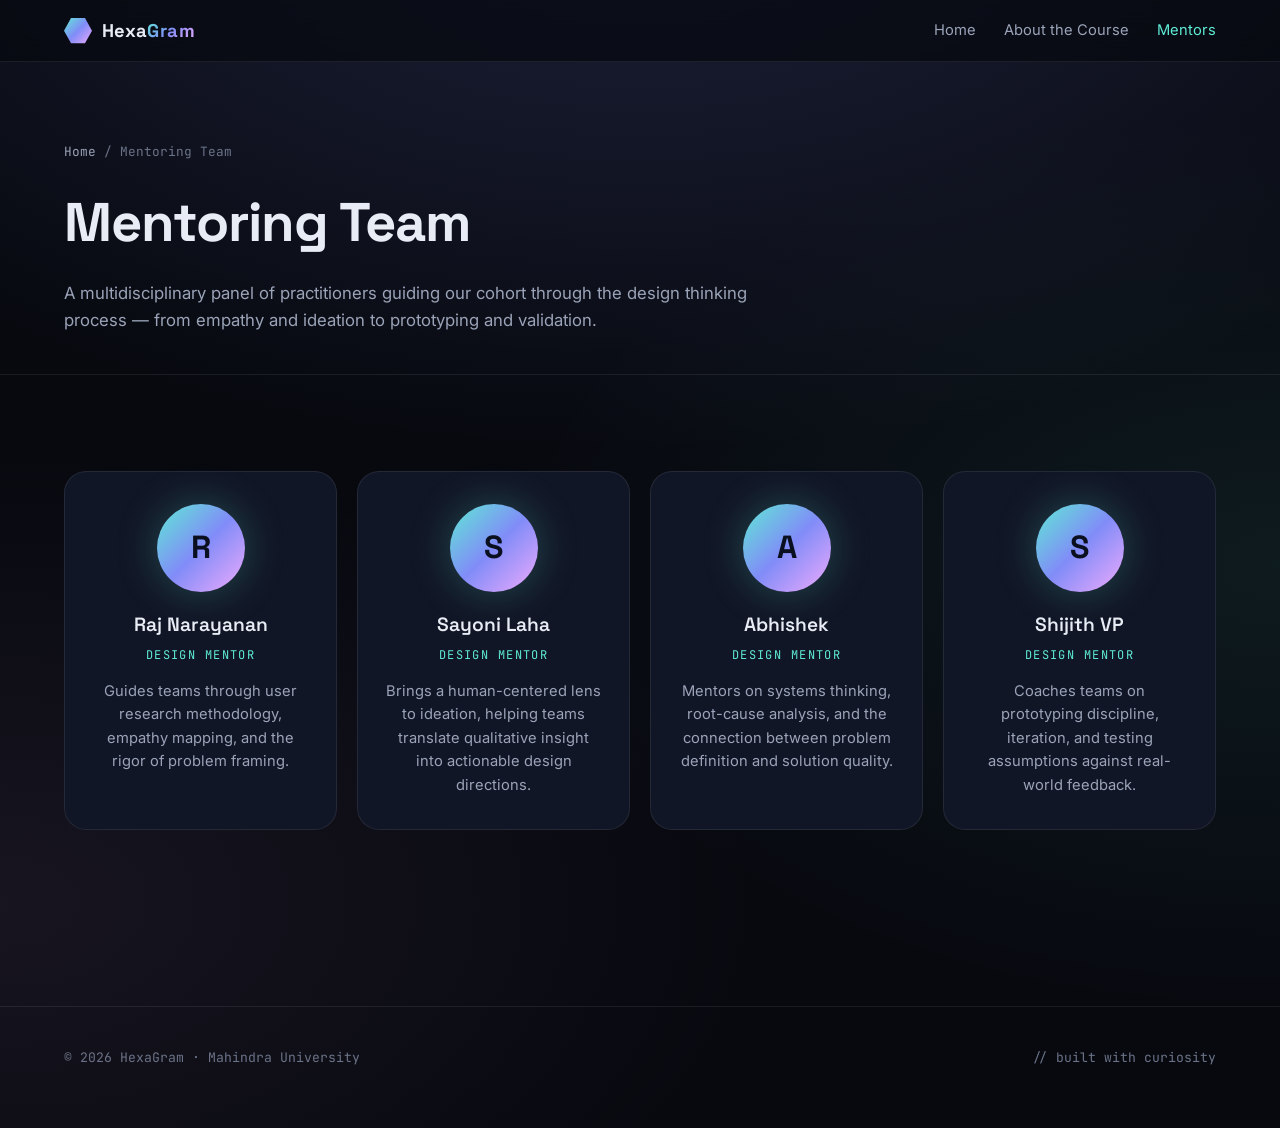
==== mentors.html @ b7a2eeb6 "Initial HexaGram upload" ====
<!DOCTYPE html>
<html lang="en">
<head>
  <meta charset="UTF-8" />
  <meta name="viewport" content="width=device-width, initial-scale=1.0" />
  <title>Mentors — HexaGram</title>
  <meta name="description" content="The mentors guiding HexaGram through the design thinking journey." />
  <link rel="preconnect" href="https://fonts.googleapis.com" />
  <link rel="preconnect" href="https://fonts.gstatic.com" crossorigin />
  <link href="https://fonts.googleapis.com/css2?family=Inter:wght@400;500;600;700&family=Space+Grotesk:wght@400;500;600;700&family=JetBrains+Mono:wght@400;500&display=swap" rel="stylesheet" />
  <link rel="stylesheet" href="styles.css" />
</head>
<body>
  <nav class="nav">
    <div class="nav-inner">
      <a href="index.html" class="brand">
        <span class="brand-mark"></span>
        <span class="brand-name">Hexa<span>Gram</span></span>
      </a>
      <div class="nav-links">
        <a href="index.html">Home</a>
        <a href="about.html">About the Course</a>
        <a href="mentors.html" class="active">Mentors</a>
      </div>
    </div>
  </nav>

  <header class="subpage-header">
    <div class="container">
      <div class="crumb"><a href="index.html">Home</a> / Mentoring Team</div>
      <h1 class="subpage-title">Mentoring Team</h1>
      <p class="subpage-desc">A multidisciplinary panel of practitioners guiding our cohort through the design thinking process — from empathy and ideation to prototyping and validation.</p>
    </div>
  </header>

  <section class="section">
    <div class="container">
      <div class="mentor-grid">
        <div class="mentor-card">
          <div class="mentor-avatar">R</div>
          <div class="mentor-name">Raj Narayanan</div>
          <div class="mentor-role">Design Mentor</div>
          <p class="mentor-bio">Guides teams through user research methodology, empathy mapping, and the rigor of problem framing.</p>
        </div>
        <div class="mentor-card">
          <div class="mentor-avatar">S</div>
          <div class="mentor-name">Sayoni Laha</div>
          <div class="mentor-role">Design Mentor</div>
          <p class="mentor-bio">Brings a human-centered lens to ideation, helping teams translate qualitative insight into actionable design directions.</p>
        </div>
        <div class="mentor-card">
          <div class="mentor-avatar">A</div>
          <div class="mentor-name">Abhishek</div>
          <div class="mentor-role">Design Mentor</div>
          <p class="mentor-bio">Mentors on systems thinking, root-cause analysis, and the connection between problem definition and solution quality.</p>
        </div>
        <div class="mentor-card">
          <div class="mentor-avatar">S</div>
          <div class="mentor-name">Shijith VP</div>
          <div class="mentor-role">Design Mentor</div>
          <p class="mentor-bio">Coaches teams on prototyping discipline, iteration, and testing assumptions against real-world feedback.</p>
        </div>
      </div>
    </div>
  </section>

  <footer class="footer">
    <div class="container footer-inner">
      <div>© 2026 HexaGram · Mahindra University</div>
      <div>// built with curiosity</div>
    </div>
  </footer>
</body>
</html>
---- styles.css ----
/* ============================================
   HexaGram — Tech-focused, sleek design system
   ============================================ */
:root {
  --bg: #07090f;
  --bg-elev: #0d111b;
  --bg-card: #111626;
  --surface: #161c2e;
  --border: rgba(255, 255, 255, 0.08);
  --border-strong: rgba(255, 255, 255, 0.16);
  --text: #e7ecf5;
  --text-dim: #9aa3b8;
  --text-faint: #6b7388;
  --accent: #5eead4;          /* teal */
  --accent-2: #818cf8;        /* indigo */
  --accent-3: #f0abfc;        /* fuchsia */
  --glow: 0 0 40px rgba(94, 234, 212, 0.25);
  --gradient: linear-gradient(135deg, #5eead4 0%, #818cf8 50%, #f0abfc 100%);
  --gradient-soft: linear-gradient(135deg, rgba(94,234,212,0.12), rgba(129,140,248,0.12), rgba(240,171,252,0.12));
  --radius: 14px;
  --radius-lg: 22px;
  --shadow: 0 30px 80px -30px rgba(0,0,0,0.7);
  --font-display: "Space Grotesk", "Inter", system-ui, sans-serif;
  --font-body: "Inter", system-ui, -apple-system, sans-serif;
  --font-mono: "JetBrains Mono", ui-monospace, "SF Mono", Menlo, monospace;
}

* { box-sizing: border-box; margin: 0; padding: 0; }

html { scroll-behavior: smooth; }

body {
  background: var(--bg);
  color: var(--text);
  font-family: var(--font-body);
  font-size: 16px;
  line-height: 1.6;
  min-height: 100vh;
  overflow-x: hidden;
  background-image:
    radial-gradient(ellipse 80% 50% at 50% -10%, rgba(129,140,248,0.18), transparent),
    radial-gradient(ellipse 60% 40% at 100% 50%, rgba(94,234,212,0.08), transparent),
    radial-gradient(ellipse 60% 40% at 0% 80%, rgba(240,171,252,0.07), transparent);
}

a { color: inherit; text-decoration: none; }
img { max-width: 100%; display: block; }

/* ---------- Layout ---------- */
.container { max-width: 1200px; margin: 0 auto; padding: 0 24px; }
.section { padding: 96px 0; }
.section-sm { padding: 56px 0; }

/* ---------- Nav ---------- */
.nav {
  position: sticky; top: 0; z-index: 50;
  backdrop-filter: blur(14px);
  background: rgba(7, 9, 15, 0.7);
  border-bottom: 1px solid var(--border);
}
.nav-inner {
  display: flex; align-items: center; justify-content: space-between;
  padding: 16px 24px; max-width: 1200px; margin: 0 auto;
}
.brand {
  display: flex; align-items: center; gap: 10px;
  font-family: var(--font-display);
  font-weight: 700; font-size: 1.15rem; letter-spacing: 0.02em;
}
.brand-mark {
  width: 28px; height: 28px;
  background: var(--gradient);
  clip-path: polygon(25% 5%, 75% 5%, 100% 50%, 75% 95%, 25% 95%, 0% 50%);
  box-shadow: var(--glow);
}
.brand-name span { background: var(--gradient); -webkit-background-clip: text; background-clip: text; color: transparent; }
.nav-links { display: flex; gap: 28px; }
.nav-links a {
  font-size: 0.92rem; color: var(--text-dim);
  transition: color 0.2s;
}
.nav-links a:hover, .nav-links a.active { color: var(--text); }
.nav-links a.active { color: var(--accent); }

/* ---------- Hero ---------- */
.hero {
  position: relative;
  padding: 140px 0 100px;
  text-align: center;
  overflow: hidden;
}
.hero::before {
  content: "";
  position: absolute; inset: 0;
  background-image:
    linear-gradient(rgba(255,255,255,0.03) 1px, transparent 1px),
    linear-gradient(90deg, rgba(255,255,255,0.03) 1px, transparent 1px);
  background-size: 60px 60px;
  mask-image: radial-gradient(ellipse 60% 50% at 50% 50%, black, transparent);
  pointer-events: none;
}
.eyebrow {
  display: inline-flex; align-items: center; gap: 8px;
  padding: 6px 14px;
  border: 1px solid var(--border-strong);
  border-radius: 999px;
  font-family: var(--font-mono);
  font-size: 0.78rem;
  color: var(--text-dim);
  background: rgba(255,255,255,0.02);
  margin-bottom: 24px;
}
.eyebrow .dot { width: 6px; height: 6px; border-radius: 50%; background: var(--accent); box-shadow: 0 0 12px var(--accent); }
.hero h1 {
  font-family: var(--font-display);
  font-size: clamp(2.5rem, 7vw, 5.5rem);
  font-weight: 700;
  line-height: 1.02;
  letter-spacing: -0.03em;
  margin-bottom: 22px;
}
.hero h1 .gradient { background: var(--gradient); -webkit-background-clip: text; background-clip: text; color: transparent; }
.hero p.lead {
  font-size: 1.15rem;
  color: var(--text-dim);
  max-width: 640px;
  margin: 0 auto 36px;
}
.hero-cta { display: inline-flex; gap: 14px; flex-wrap: wrap; justify-content: center; }

.btn {
  display: inline-flex; align-items: center; gap: 8px;
  padding: 12px 22px;
  border-radius: 999px;
  font-weight: 500; font-size: 0.95rem;
  border: 1px solid var(--border-strong);
  background: var(--surface);
  color: var(--text);
  cursor: pointer;
  transition: all 0.2s;
}
.btn:hover { border-color: var(--accent); transform: translateY(-1px); }
.btn-primary {
  background: var(--gradient);
  color: #0b1020;
  border-color: transparent;
  font-weight: 600;
}
.btn-primary:hover { box-shadow: var(--glow); }

/* ---------- Section heads ---------- */
.section-head { margin-bottom: 48px; text-align: center; }
.section-head h2 {
  font-family: var(--font-display);
  font-size: clamp(1.8rem, 3.5vw, 2.6rem);
  font-weight: 600; letter-spacing: -0.02em;
  margin-bottom: 12px;
}
.section-head p { color: var(--text-dim); max-width: 560px; margin: 0 auto; }
.section-head .tag {
  font-family: var(--font-mono);
  font-size: 0.78rem; color: var(--accent);
  text-transform: uppercase; letter-spacing: 0.15em;
  margin-bottom: 12px; display: block;
}

/* ---------- Category Grid ---------- */
.cat-grid {
  display: grid;
  grid-template-columns: repeat(auto-fill, minmax(260px, 1fr));
  gap: 18px;
}
.cat-card {
  position: relative;
  display: block;
  padding: 28px;
  background: var(--bg-card);
  border: 1px solid var(--border);
  border-radius: var(--radius-lg);
  transition: all 0.3s ease;
  overflow: hidden;
  min-height: 200px;
  display: flex; flex-direction: column; justify-content: space-between;
}
.cat-card::before {
  content: "";
  position: absolute; inset: 0;
  background: var(--gradient-soft);
  opacity: 0;
  transition: opacity 0.3s;
}
.cat-card:hover {
  border-color: var(--border-strong);
  transform: translateY(-4px);
  box-shadow: var(--shadow);
}
.cat-card:hover::before { opacity: 1; }
.cat-card > * { position: relative; z-index: 1; }
.cat-icon {
  width: 44px; height: 44px;
  border-radius: 12px;
  background: var(--surface);
  border: 1px solid var(--border-strong);
  display: flex; align-items: center; justify-content: center;
  font-size: 1.3rem;
  margin-bottom: 16px;
}
.cat-card h3 {
  font-family: var(--font-display);
  font-size: 1.2rem;
  font-weight: 600;
  letter-spacing: -0.01em;
  margin-bottom: 6px;
}
.cat-card p { color: var(--text-dim); font-size: 0.9rem; }
.cat-card .arrow {
  margin-top: 18px;
  font-family: var(--font-mono);
  font-size: 0.8rem;
  color: var(--accent);
  display: inline-flex; align-items: center; gap: 6px;
}
.cat-card .num {
  position: absolute; top: 22px; right: 24px;
  font-family: var(--font-mono);
  font-size: 0.75rem;
  color: var(--text-faint);
}

/* ---------- Team ---------- */
.team-grid {
  display: grid;
  grid-template-columns: repeat(auto-fill, minmax(220px, 1fr));
  gap: 16px;
}
.member-card {
  padding: 24px;
  background: var(--bg-card);
  border: 1px solid var(--border);
  border-radius: var(--radius);
  position: relative;
  transition: all 0.3s;
}
.member-card:hover { border-color: var(--accent); transform: translateY(-2px); }
.member-avatar {
  width: 56px; height: 56px; border-radius: 14px;
  background: var(--gradient);
  display: flex; align-items: center; justify-content: center;
  font-family: var(--font-display);
  font-weight: 700; font-size: 1.3rem;
  color: #0b1020;
  margin-bottom: 14px;
}
.member-name {
  font-family: var(--font-display);
  font-weight: 600; font-size: 1.05rem;
  display: flex; align-items: center; gap: 8px;
}
.member-role {
  font-family: var(--font-mono);
  font-size: 0.72rem;
  color: var(--accent);
  text-transform: uppercase; letter-spacing: 0.1em;
  margin: 4px 0 10px;
}
.member-id {
  font-family: var(--font-mono);
  font-size: 0.82rem;
  color: var(--text-dim);
}
.leader-badge {
  font-family: var(--font-mono); font-size: 0.6rem;
  background: var(--accent); color: #0b1020;
  padding: 2px 8px; border-radius: 999px;
  font-weight: 700; letter-spacing: 0.08em;
}

/* ---------- Mentors ---------- */
.mentor-grid {
  display: grid;
  grid-template-columns: repeat(auto-fill, minmax(260px, 1fr));
  gap: 20px;
}
.mentor-card {
  padding: 32px 28px;
  background: var(--bg-card);
  border: 1px solid var(--border);
  border-radius: var(--radius-lg);
  text-align: center;
  transition: all 0.3s;
}
.mentor-card:hover { transform: translateY(-4px); border-color: var(--border-strong); box-shadow: var(--shadow); }
.mentor-avatar {
  width: 88px; height: 88px;
  margin: 0 auto 18px;
  border-radius: 50%;
  background: var(--gradient);
  display: flex; align-items: center; justify-content: center;
  font-family: var(--font-display);
  font-size: 2rem; font-weight: 700;
  color: #0b1020;
  box-shadow: var(--glow);
}
.mentor-name { font-family: var(--font-display); font-size: 1.2rem; font-weight: 600; }
.mentor-role { font-family: var(--font-mono); font-size: 0.75rem; color: var(--accent); text-transform: uppercase; letter-spacing: 0.12em; margin: 6px 0 14px; }
.mentor-bio { color: var(--text-dim); font-size: 0.92rem; }

/* ---------- About / Prose ---------- */
.prose {
  max-width: 760px;
  margin: 0 auto;
}
.prose h2 {
  font-family: var(--font-display);
  font-size: 1.6rem;
  margin: 40px 0 16px;
  letter-spacing: -0.01em;
}
.prose h2:first-child { margin-top: 0; }
.prose p { color: var(--text-dim); margin-bottom: 16px; }
.prose ul { padding-left: 22px; margin-bottom: 16px; color: var(--text-dim); }
.prose li { margin-bottom: 8px; }
.prose strong { color: var(--text); }

.about-grid {
  display: grid;
  grid-template-columns: repeat(auto-fit, minmax(220px, 1fr));
  gap: 16px;
  margin-top: 32px;
}
.about-stat {
  padding: 24px;
  background: var(--bg-card);
  border: 1px solid var(--border);
  border-radius: var(--radius);
}
.about-stat .n {
  font-family: var(--font-display);
  font-size: 2rem; font-weight: 700;
  background: var(--gradient);
  -webkit-background-clip: text; background-clip: text; color: transparent;
}
.about-stat .l {
  font-family: var(--font-mono);
  font-size: 0.78rem;
  color: var(--text-dim);
  text-transform: uppercase; letter-spacing: 0.1em;
  margin-top: 4px;
}

/* ---------- Subpage (template) ---------- */
.subpage-header {
  padding: 80px 0 40px;
  border-bottom: 1px solid var(--border);
}
.crumb {
  font-family: var(--font-mono);
  font-size: 0.8rem;
  color: var(--text-faint);
  margin-bottom: 16px;
}
.crumb a { color: var(--text-dim); }
.crumb a:hover { color: var(--accent); }
.subpage-title {
  font-family: var(--font-display);
  font-size: clamp(2rem, 5vw, 3.4rem);
  font-weight: 700; letter-spacing: -0.02em;
  margin-bottom: 14px;
}
.subpage-desc { color: var(--text-dim); max-width: 720px; font-size: 1.05rem; }

.block { margin-bottom: 48px; }
.block h2 {
  font-family: var(--font-display);
  font-size: 1.5rem; font-weight: 600;
  margin-bottom: 16px;
  letter-spacing: -0.01em;
}
.block-text p { color: var(--text-dim); margin-bottom: 14px; }
.block-images {
  display: grid;
  grid-template-columns: repeat(auto-fill, minmax(280px, 1fr));
  gap: 14px;
}
.block-images img {
  width: 100%;
  border-radius: var(--radius);
  border: 1px solid var(--border);
  background: var(--bg-card);
}
.file-list { display: grid; gap: 10px; }
.file-item {
  display: flex; align-items: center; gap: 14px;
  padding: 14px 18px;
  background: var(--bg-card);
  border: 1px solid var(--border);
  border-radius: var(--radius);
  transition: all 0.2s;
}
.file-item:hover { border-color: var(--accent); }
.file-item .ico {
  width: 36px; height: 36px; border-radius: 10px;
  background: var(--surface); border: 1px solid var(--border-strong);
  display: flex; align-items: center; justify-content: center;
  font-family: var(--font-mono); font-size: 0.7rem;
  color: var(--accent);
}
.file-item .meta { flex: 1; }
.file-item .name { font-weight: 500; }
.file-item .sub { font-size: 0.82rem; color: var(--text-faint); font-family: var(--font-mono); }

/* ---------- Audio ---------- */
.audio-item {
  padding: 18px;
  background: var(--bg-card);
  border: 1px solid var(--border);
  border-radius: var(--radius);
  margin-bottom: 12px;
}
.audio-item .label { font-weight: 500; margin-bottom: 10px; }
.audio-item audio { width: 100%; }

/* ---------- Footer ---------- */
.footer {
  border-top: 1px solid var(--border);
  padding: 40px 0 60px;
  margin-top: 80px;
}
.footer-inner {
  display: flex; justify-content: space-between; flex-wrap: wrap; gap: 20px;
  color: var(--text-faint);
  font-family: var(--font-mono);
  font-size: 0.82rem;
}

/* ---------- Loading state ---------- */
.loading {
  padding: 80px 20px; text-align: center;
  color: var(--text-dim);
  font-family: var(--font-mono);
}
.empty { color: var(--text-faint); font-style: italic; }

@media (max-width: 640px) {
  .section { padding: 64px 0; }
  .hero { padding: 80px 0 60px; }
  .nav-links { gap: 16px; }
  .nav-links a { font-size: 0.85rem; }
}
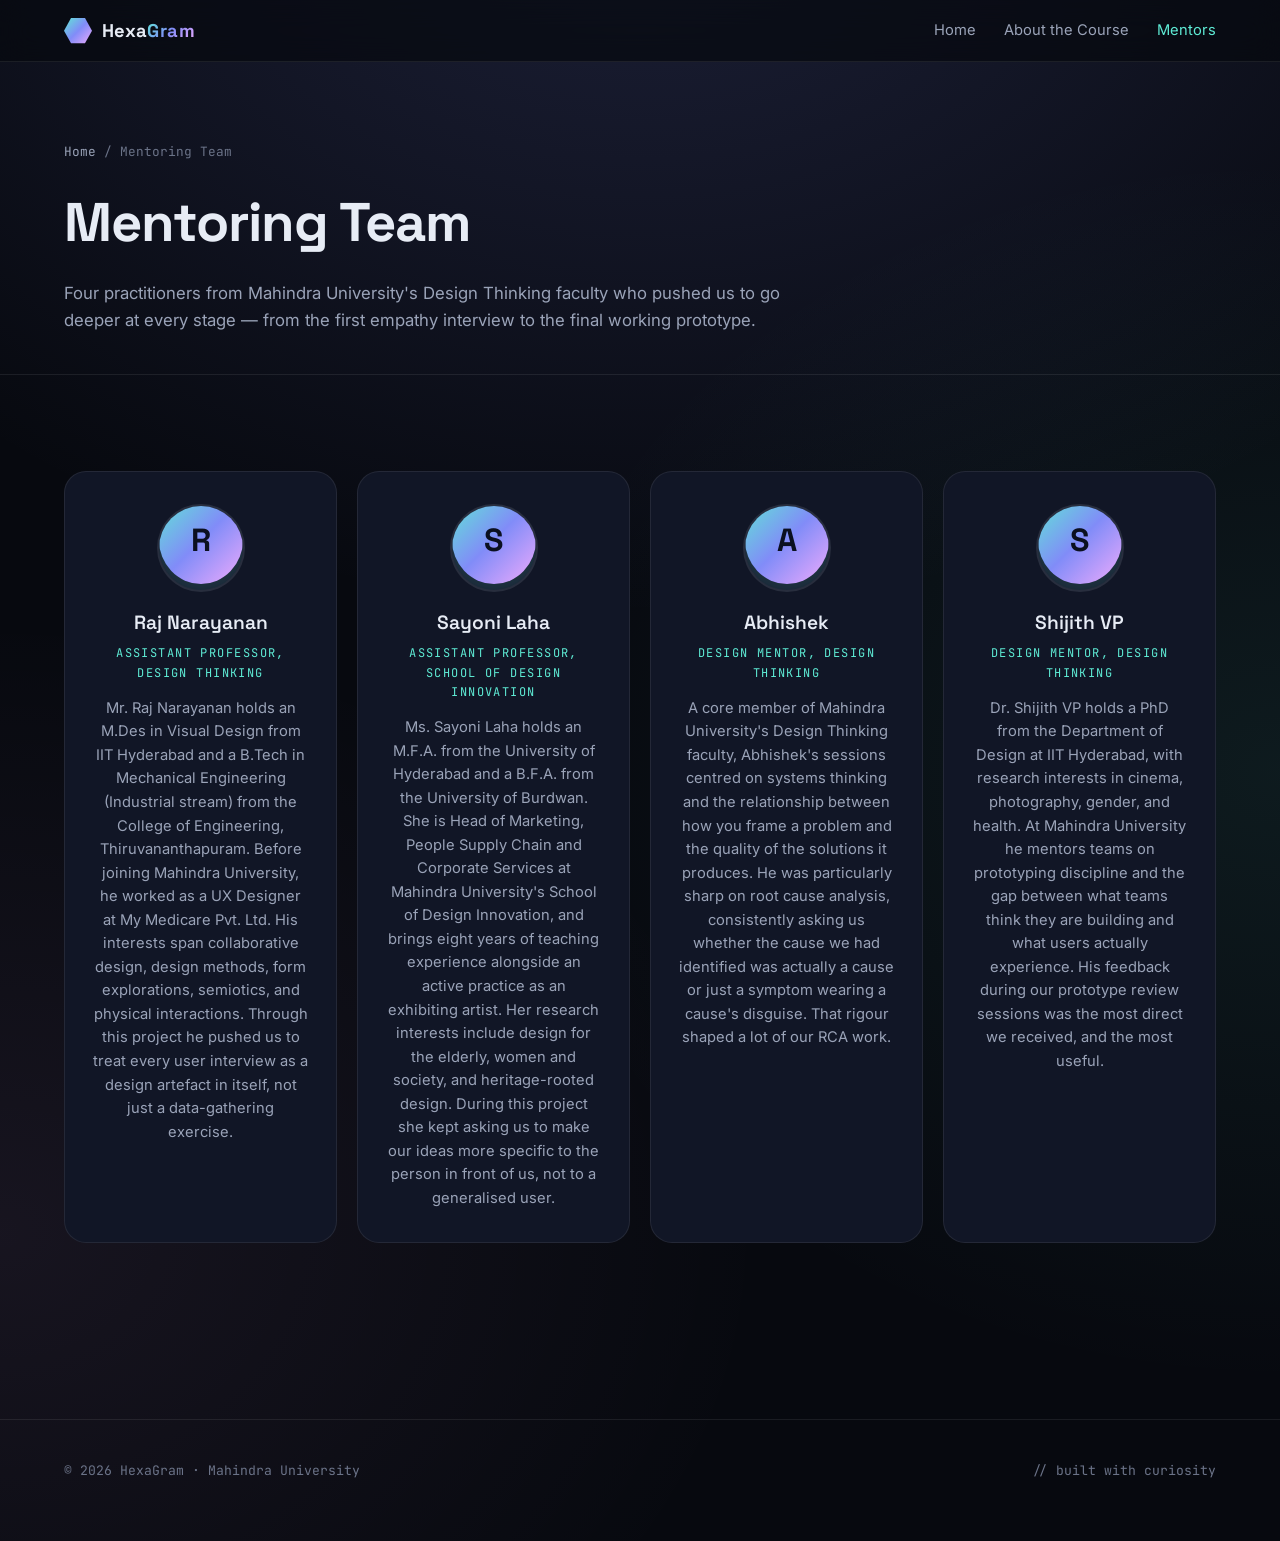
==== commit 6684f777: "Update mentors.html" ====
--- a/mentors.html
+++ b/mentors.html
@@ -24,46 +24,77 @@
       </div>
     </div>
   </nav>
-
+ 
   <header class="subpage-header">
     <div class="container">
       <div class="crumb"><a href="index.html">Home</a> / Mentoring Team</div>
       <h1 class="subpage-title">Mentoring Team</h1>
-      <p class="subpage-desc">A multidisciplinary panel of practitioners guiding our cohort through the design thinking process — from empathy and ideation to prototyping and validation.</p>
+      <p class="subpage-desc">Four practitioners from Mahindra University's Design Thinking faculty who pushed us to go deeper at every stage — from the first empathy interview to the final working prototype.</p>
     </div>
   </header>
-
+ 
   <section class="section">
     <div class="container">
       <div class="mentor-grid">
+ 
         <div class="mentor-card">
-          <div class="mentor-avatar">R</div>
+          <div class="mentor-photo-wrap">
+            <img
+              src="https://www.mahindrauniversity.edu.in/wp-content/uploads/2026/03/Raj-Narayanan.png"
+              alt="Raj Narayanan"
+              class="mentor-photo"
+              onerror="this.style.display='none';this.nextElementSibling.style.display='flex';"
+            />
+            <div class="mentor-avatar" style="display:none">R</div>
+          </div>
           <div class="mentor-name">Raj Narayanan</div>
-          <div class="mentor-role">Design Mentor</div>
-          <p class="mentor-bio">Guides teams through user research methodology, empathy mapping, and the rigor of problem framing.</p>
+          <div class="mentor-role">Assistant Professor, Design Thinking</div>
+          <p class="mentor-bio">Mr. Raj Narayanan holds an M.Des in Visual Design from IIT Hyderabad and a B.Tech in Mechanical Engineering (Industrial stream) from the College of Engineering, Thiruvananthapuram. Before joining Mahindra University, he worked as a UX Designer at My Medicare Pvt. Ltd. His interests span collaborative design, design methods, form explorations, semiotics, and physical interactions. Through this project he pushed us to treat every user interview as a design artefact in itself, not just a data-gathering exercise.</p>
         </div>
+ 
         <div class="mentor-card">
-          <div class="mentor-avatar">S</div>
+          <div class="mentor-photo-wrap">
+            <img
+              src="https://www.mahindrauniversity.edu.in/wp-content/uploads/2025/10/Sayoni-Laha.webp"
+              alt="Sayoni Laha"
+              class="mentor-photo"
+              onerror="this.style.display='none';this.nextElementSibling.style.display='flex';"
+            />
+            <div class="mentor-avatar" style="display:none">S</div>
+          </div>
           <div class="mentor-name">Sayoni Laha</div>
-          <div class="mentor-role">Design Mentor</div>
-          <p class="mentor-bio">Brings a human-centered lens to ideation, helping teams translate qualitative insight into actionable design directions.</p>
+          <div class="mentor-role">Assistant Professor, School of Design Innovation</div>
+          <p class="mentor-bio">Ms. Sayoni Laha holds an M.F.A. from the University of Hyderabad and a B.F.A. from the University of Burdwan. She is Head of Marketing, People Supply Chain and Corporate Services at Mahindra University's School of Design Innovation, and brings eight years of teaching experience alongside an active practice as an exhibiting artist. Her research interests include design for the elderly, women and society, and heritage-rooted design. During this project she kept asking us to make our ideas more specific to the person in front of us, not to a generalised user.</p>
         </div>
+ 
         <div class="mentor-card">
-          <div class="mentor-avatar">A</div>
+          <div class="mentor-photo-wrap">
+            <div class="mentor-avatar">A</div>
+          </div>
           <div class="mentor-name">Abhishek</div>
-          <div class="mentor-role">Design Mentor</div>
-          <p class="mentor-bio">Mentors on systems thinking, root-cause analysis, and the connection between problem definition and solution quality.</p>
+          <div class="mentor-role">Design Mentor, Design Thinking</div>
+          <p class="mentor-bio">A core member of Mahindra University's Design Thinking faculty, Abhishek's sessions centred on systems thinking and the relationship between how you frame a problem and the quality of the solutions it produces. He was particularly sharp on root cause analysis, consistently asking us whether the cause we had identified was actually a cause or just a symptom wearing a cause's disguise. That rigour shaped a lot of our RCA work.</p>
         </div>
+ 
         <div class="mentor-card">
-          <div class="mentor-avatar">S</div>
+          <div class="mentor-photo-wrap">
+            <img
+              src="https://www.mahindrauniversity.edu.in/wp-content/uploads/2025/10/Shijith-VP.webp"
+              alt="Shijith VP"
+              class="mentor-photo"
+              onerror="this.style.display='none';this.nextElementSibling.style.display='flex';"
+            />
+            <div class="mentor-avatar" style="display:none">S</div>
+          </div>
           <div class="mentor-name">Shijith VP</div>
-          <div class="mentor-role">Design Mentor</div>
-          <p class="mentor-bio">Coaches teams on prototyping discipline, iteration, and testing assumptions against real-world feedback.</p>
+          <div class="mentor-role">Design Mentor, Design Thinking</div>
+          <p class="mentor-bio">Dr. Shijith VP holds a PhD from the Department of Design at IIT Hyderabad, with research interests in cinema, photography, gender, and health. At Mahindra University he mentors teams on prototyping discipline and the gap between what teams think they are building and what users actually experience. His feedback during our prototype review sessions was the most direct we received, and the most useful.</p>
         </div>
+ 
       </div>
     </div>
   </section>
-
+ 
   <footer class="footer">
     <div class="container footer-inner">
       <div>© 2026 HexaGram · Mahindra University</div>
--- a/styles.css
+++ b/styles.css
@@ -24,11 +24,11 @@
   --font-body: "Inter", system-ui, -apple-system, sans-serif;
   --font-mono: "JetBrains Mono", ui-monospace, "SF Mono", Menlo, monospace;
 }
-
+ 
 * { box-sizing: border-box; margin: 0; padding: 0; }
-
+ 
 html { scroll-behavior: smooth; }
-
+ 
 body {
   background: var(--bg);
   color: var(--text);
@@ -42,15 +42,15 @@
     radial-gradient(ellipse 60% 40% at 100% 50%, rgba(94,234,212,0.08), transparent),
     radial-gradient(ellipse 60% 40% at 0% 80%, rgba(240,171,252,0.07), transparent);
 }
-
+ 
 a { color: inherit; text-decoration: none; }
 img { max-width: 100%; display: block; }
-
+ 
 /* ---------- Layout ---------- */
 .container { max-width: 1200px; margin: 0 auto; padding: 0 24px; }
 .section { padding: 96px 0; }
 .section-sm { padding: 56px 0; }
-
+ 
 /* ---------- Nav ---------- */
 .nav {
   position: sticky; top: 0; z-index: 50;
@@ -81,7 +81,7 @@
 }
 .nav-links a:hover, .nav-links a.active { color: var(--text); }
 .nav-links a.active { color: var(--accent); }
-
+ 
 /* ---------- Hero ---------- */
 .hero {
   position: relative;
@@ -127,7 +127,7 @@
   margin: 0 auto 36px;
 }
 .hero-cta { display: inline-flex; gap: 14px; flex-wrap: wrap; justify-content: center; }
-
+ 
 .btn {
   display: inline-flex; align-items: center; gap: 8px;
   padding: 12px 22px;
@@ -147,7 +147,7 @@
   font-weight: 600;
 }
 .btn-primary:hover { box-shadow: var(--glow); }
-
+ 
 /* ---------- Section heads ---------- */
 .section-head { margin-bottom: 48px; text-align: center; }
 .section-head h2 {
@@ -163,7 +163,7 @@
   text-transform: uppercase; letter-spacing: 0.15em;
   margin-bottom: 12px; display: block;
 }
-
+ 
 /* ---------- Category Grid ---------- */
 .cat-grid {
   display: grid;
@@ -226,7 +226,7 @@
   font-size: 0.75rem;
   color: var(--text-faint);
 }
-
+ 
 /* ---------- Team ---------- */
 .team-grid {
   display: grid;
@@ -274,7 +274,7 @@
   padding: 2px 8px; border-radius: 999px;
   font-weight: 700; letter-spacing: 0.08em;
 }
-
+ 
 /* ---------- Mentors ---------- */
 .mentor-grid {
   display: grid;
@@ -304,7 +304,7 @@
 .mentor-name { font-family: var(--font-display); font-size: 1.2rem; font-weight: 600; }
 .mentor-role { font-family: var(--font-mono); font-size: 0.75rem; color: var(--accent); text-transform: uppercase; letter-spacing: 0.12em; margin: 6px 0 14px; }
 .mentor-bio { color: var(--text-dim); font-size: 0.92rem; }
-
+ 
 /* ---------- About / Prose ---------- */
 .prose {
   max-width: 760px;
@@ -321,7 +321,7 @@
 .prose ul { padding-left: 22px; margin-bottom: 16px; color: var(--text-dim); }
 .prose li { margin-bottom: 8px; }
 .prose strong { color: var(--text); }
-
+ 
 .about-grid {
   display: grid;
   grid-template-columns: repeat(auto-fit, minmax(220px, 1fr));
@@ -347,7 +347,7 @@
   text-transform: uppercase; letter-spacing: 0.1em;
   margin-top: 4px;
 }
-
+ 
 /* ---------- Subpage (template) ---------- */
 .subpage-header {
   padding: 80px 0 40px;
@@ -368,7 +368,7 @@
   margin-bottom: 14px;
 }
 .subpage-desc { color: var(--text-dim); max-width: 720px; font-size: 1.05rem; }
-
+ 
 .block { margin-bottom: 48px; }
 .block h2 {
   font-family: var(--font-display);
@@ -408,7 +408,7 @@
 .file-item .meta { flex: 1; }
 .file-item .name { font-weight: 500; }
 .file-item .sub { font-size: 0.82rem; color: var(--text-faint); font-family: var(--font-mono); }
-
+ 
 /* ---------- Audio ---------- */
 .audio-item {
   padding: 18px;
@@ -419,7 +419,106 @@
 }
 .audio-item .label { font-weight: 500; margin-bottom: 10px; }
 .audio-item audio { width: 100%; }
-
+ 
+/* ---------- Excel viewer ---------- */
+.excel-tabs {
+  display: flex; flex-wrap: wrap; gap: 8px;
+  margin-bottom: 16px;
+}
+.excel-tab {
+  padding: 7px 14px;
+  background: var(--bg-card);
+  border: 1px solid var(--border);
+  border-radius: 999px;
+  color: var(--text-dim);
+  font-family: var(--font-mono);
+  font-size: 0.78rem;
+  cursor: pointer;
+  transition: all 0.2s;
+}
+.excel-tab:hover { border-color: var(--accent); color: var(--text); }
+.excel-tab-active { border-color: var(--accent); color: var(--accent); background: var(--surface); }
+.excel-table-wrap {
+  overflow: auto;
+  max-height: 520px;
+  border: 1px solid var(--border);
+  border-radius: var(--radius);
+}
+.excel-table-wrap table { width: 100%; border-collapse: collapse; font-size: 0.82rem; }
+.excel-table-wrap td, .excel-table-wrap th {
+  padding: 9px 14px;
+  border-bottom: 1px solid var(--border);
+  border-right: 1px solid var(--border);
+  color: var(--text-dim);
+  vertical-align: top;
+  white-space: nowrap;
+}
+.excel-table-wrap tr:first-child td, .excel-table-wrap tr:first-child th {
+  position: sticky; top: 0; z-index: 2;
+  background: var(--surface);
+  color: var(--accent);
+  font-family: var(--font-mono);
+  font-size: 0.75rem;
+  font-weight: 600;
+  text-transform: uppercase;
+  letter-spacing: 0.06em;
+}
+.excel-table-wrap tr:hover td { background: var(--bg-card); color: var(--text); }
+ 
+/* ---------- Audio Person Filter ---------- */
+.person-filter-grid {
+  display: grid;
+  grid-template-columns: repeat(auto-fill, minmax(180px, 1fr));
+  gap: 16px;
+  margin-bottom: 8px;
+}
+.person-filter-card {
+  padding: 24px 20px;
+  background: var(--bg-card);
+  border: 1px solid var(--border);
+  border-radius: var(--radius);
+  cursor: pointer;
+  text-align: center;
+  transition: all 0.3s;
+  color: var(--text);
+  font-family: var(--font-body);
+}
+.person-filter-card:hover {
+  border-color: var(--accent);
+  transform: translateY(-2px);
+  box-shadow: var(--shadow);
+}
+.person-filter-avatar {
+  width: 56px; height: 56px;
+  border-radius: 14px;
+  background: var(--gradient);
+  display: flex; align-items: center; justify-content: center;
+  font-family: var(--font-display);
+  font-weight: 700; font-size: 1.4rem;
+  color: #0b1020;
+  margin: 0 auto 12px;
+}
+.person-filter-name {
+  font-family: var(--font-display);
+  font-weight: 600; font-size: 1rem;
+  margin-bottom: 6px;
+}
+.person-filter-count {
+  font-family: var(--font-mono);
+  font-size: 0.75rem;
+  color: var(--text-dim);
+  text-transform: uppercase; letter-spacing: 0.08em;
+}
+.audio-filter-header {
+  display: flex; align-items: center; gap: 16px;
+  margin-bottom: 24px;
+}
+#audio-person-label {
+  font-family: var(--font-mono);
+  font-size: 0.95rem;
+  color: var(--accent);
+}
+ 
 /* ---------- Footer ---------- */
 .footer {
   border-top: 1px solid var(--border);
@@ -432,7 +531,7 @@
   font-family: var(--font-mono);
   font-size: 0.82rem;
 }
-
+ 
 /* ---------- Loading state ---------- */
 .loading {
   padding: 80px 20px; text-align: center;
@@ -440,10 +539,147 @@
   font-family: var(--font-mono);
 }
 .empty { color: var(--text-faint); font-style: italic; }
-
+ 
 @media (max-width: 640px) {
   .section { padding: 64px 0; }
   .hero { padding: 80px 0 60px; }
   .nav-links { gap: 16px; }
   .nav-links a { font-size: 0.85rem; }
 }
+ 
+/* ============================================
+   Lightbox
+   ============================================ */
+#hg-lightbox {
+  display: none;
+  position: fixed;
+  inset: 0;
+  z-index: 9000;
+  align-items: center;
+  justify-content: center;
+}
+#hg-lightbox.lb-open {
+  display: flex;
+}
+#hg-lightbox .lb-backdrop {
+  position: absolute;
+  inset: 0;
+  background: rgba(0,0,0,.88);
+  backdrop-filter: blur(6px);
+}
+#hg-lightbox .lb-inner {
+  position: relative;
+  z-index: 1;
+  max-width: 90vw;
+  max-height: 90vh;
+  display: flex;
+  flex-direction: column;
+  align-items: center;
+  gap: 12px;
+}
+#hg-lightbox .lb-img {
+  max-width: 90vw;
+  max-height: 80vh;
+  object-fit: contain;
+  border-radius: 6px;
+  box-shadow: 0 8px 48px rgba(0,0,0,.6);
+}
+#hg-lightbox .lb-caption {
+  color: rgba(255,255,255,.7);
+  font-family: var(--font-mono);
+  font-size: .8rem;
+  text-align: center;
+}
+#hg-lightbox .lb-close {
+  position: fixed;
+  top: 20px;
+  right: 24px;
+  z-index: 2;
+  background: rgba(255,255,255,.1);
+  border: 1px solid rgba(255,255,255,.2);
+  color: #fff;
+  font-size: 1.1rem;
+  width: 36px;
+  height: 36px;
+  border-radius: 50%;
+  cursor: pointer;
+  display: flex;
+  align-items: center;
+  justify-content: center;
+  transition: background .15s;
+}
+#hg-lightbox .lb-close:hover { background: rgba(255,255,255,.25); }
+#hg-lightbox .lb-prev,
+#hg-lightbox .lb-next {
+  position: fixed;
+  top: 50%;
+  transform: translateY(-50%);
+  z-index: 2;
+  background: rgba(255,255,255,.1);
+  border: 1px solid rgba(255,255,255,.2);
+  color: #fff;
+  font-size: 2rem;
+  width: 44px;
+  height: 64px;
+  border-radius: 6px;
+  cursor: pointer;
+  display: flex;
+  align-items: center;
+  justify-content: center;
+  transition: background .15s;
+}
+#hg-lightbox .lb-prev:hover,
+#hg-lightbox .lb-next:hover { background: rgba(255,255,255,.25); }
+#hg-lightbox .lb-prev { left: 16px; }
+#hg-lightbox .lb-next { right: 16px; }
+ 
+/* ============================================
+   Mentor photo
+   ============================================ */
+.mentor-photo-wrap {
+  width: 88px;
+  height: 88px;
+  border-radius: 50%;
+  overflow: hidden;
+  margin: 0 auto 16px;
+  background: var(--surface);
+  border: 2px solid var(--border);
+  display: flex;
+  align-items: center;
+  justify-content: center;
+}
+.mentor-photo {
+  width: 100%;
+  height: 100%;
+  object-fit: cover;
+  object-position: top center;
+}
+.mentor-card .mentor-avatar {
+  width: 88px;
+  height: 88px;
+  line-height: 88px;
+  font-size: 2rem;
+  margin: 0 auto 16px;
+}
+ 
+/* ============================================
+   Member bio
+   ============================================ */
+.member-bio {
+  font-size: .82rem;
+  color: var(--text-dim);
+  line-height: 1.55;
+  margin: 8px 0 0;
+  text-align: left;
+}
+ 
+/* ============================================
+   Lightbox hover cue on images
+   ============================================ */
+.block-images figure img {
+  transition: opacity .15s, transform .15s;
+}
+.block-images figure img:hover {
+  opacity: .88;
+  transform: scale(1.015);
+}
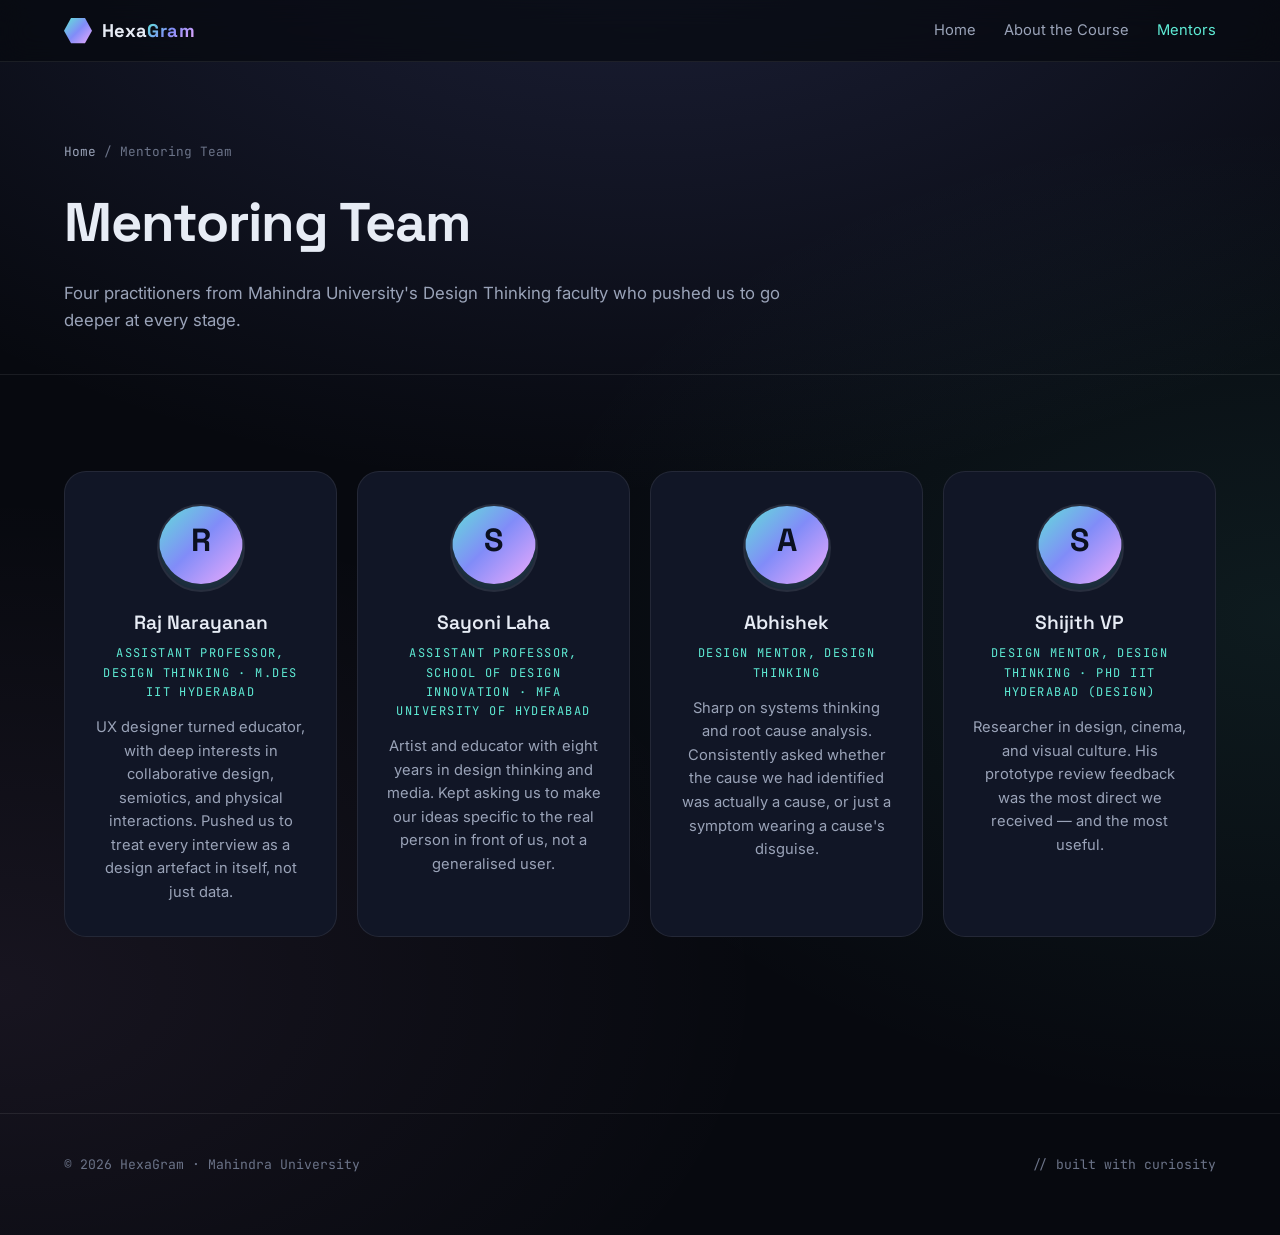
==== commit 0f9776e2: "Update mentors.html" ====
--- a/mentors.html
+++ b/mentors.html
@@ -29,7 +29,7 @@
     <div class="container">
       <div class="crumb"><a href="index.html">Home</a> / Mentoring Team</div>
       <h1 class="subpage-title">Mentoring Team</h1>
-      <p class="subpage-desc">Four practitioners from Mahindra University's Design Thinking faculty who pushed us to go deeper at every stage — from the first empathy interview to the final working prototype.</p>
+      <p class="subpage-desc">Four practitioners from Mahindra University's Design Thinking faculty who pushed us to go deeper at every stage.</p>
     </div>
   </header>
  
@@ -48,23 +48,23 @@
             <div class="mentor-avatar" style="display:none">R</div>
           </div>
           <div class="mentor-name">Raj Narayanan</div>
-          <div class="mentor-role">Assistant Professor, Design Thinking</div>
-          <p class="mentor-bio">Mr. Raj Narayanan holds an M.Des in Visual Design from IIT Hyderabad and a B.Tech in Mechanical Engineering (Industrial stream) from the College of Engineering, Thiruvananthapuram. Before joining Mahindra University, he worked as a UX Designer at My Medicare Pvt. Ltd. His interests span collaborative design, design methods, form explorations, semiotics, and physical interactions. Through this project he pushed us to treat every user interview as a design artefact in itself, not just a data-gathering exercise.</p>
+          <div class="mentor-role">Assistant Professor, Design Thinking · M.Des IIT Hyderabad</div>
+          <p class="mentor-bio">UX designer turned educator, with deep interests in collaborative design, semiotics, and physical interactions. Pushed us to treat every interview as a design artefact in itself, not just data.</p>
         </div>
  
         <div class="mentor-card">
           <div class="mentor-photo-wrap">
             <img
-              src="https://www.mahindrauniversity.edu.in/wp-content/uploads/2025/10/Sayoni-Laha.webp"
+              src="https://www.mahindrauniversity.edu.in/wp-content/uploads/2026/03/Sayoni-Laha.png"
               alt="Sayoni Laha"
               class="mentor-photo"
-              onerror="this.style.display='none';this.nextElementSibling.style.display='flex';"
+              onerror="this.src='https://www.mahindrauniversity.edu.in/wp-content/uploads/2025/10/Sayoni-Laha.webp';this.onerror=function(){this.style.display='none';this.nextElementSibling.style.display='flex';};"
             />
             <div class="mentor-avatar" style="display:none">S</div>
           </div>
           <div class="mentor-name">Sayoni Laha</div>
-          <div class="mentor-role">Assistant Professor, School of Design Innovation</div>
-          <p class="mentor-bio">Ms. Sayoni Laha holds an M.F.A. from the University of Hyderabad and a B.F.A. from the University of Burdwan. She is Head of Marketing, People Supply Chain and Corporate Services at Mahindra University's School of Design Innovation, and brings eight years of teaching experience alongside an active practice as an exhibiting artist. Her research interests include design for the elderly, women and society, and heritage-rooted design. During this project she kept asking us to make our ideas more specific to the person in front of us, not to a generalised user.</p>
+          <div class="mentor-role">Assistant Professor, School of Design Innovation · MFA University of Hyderabad</div>
+          <p class="mentor-bio">Artist and educator with eight years in design thinking and media. Kept asking us to make our ideas specific to the real person in front of us, not a generalised user.</p>
         </div>
  
         <div class="mentor-card">
@@ -73,22 +73,16 @@
           </div>
           <div class="mentor-name">Abhishek</div>
           <div class="mentor-role">Design Mentor, Design Thinking</div>
-          <p class="mentor-bio">A core member of Mahindra University's Design Thinking faculty, Abhishek's sessions centred on systems thinking and the relationship between how you frame a problem and the quality of the solutions it produces. He was particularly sharp on root cause analysis, consistently asking us whether the cause we had identified was actually a cause or just a symptom wearing a cause's disguise. That rigour shaped a lot of our RCA work.</p>
+          <p class="mentor-bio">Sharp on systems thinking and root cause analysis. Consistently asked whether the cause we had identified was actually a cause, or just a symptom wearing a cause's disguise.</p>
         </div>
  
         <div class="mentor-card">
           <div class="mentor-photo-wrap">
-            <img
-              src="https://www.mahindrauniversity.edu.in/wp-content/uploads/2025/10/Shijith-VP.webp"
-              alt="Shijith VP"
-              class="mentor-photo"
-              onerror="this.style.display='none';this.nextElementSibling.style.display='flex';"
-            />
-            <div class="mentor-avatar" style="display:none">S</div>
+            <div class="mentor-avatar">S</div>
           </div>
           <div class="mentor-name">Shijith VP</div>
-          <div class="mentor-role">Design Mentor, Design Thinking</div>
-          <p class="mentor-bio">Dr. Shijith VP holds a PhD from the Department of Design at IIT Hyderabad, with research interests in cinema, photography, gender, and health. At Mahindra University he mentors teams on prototyping discipline and the gap between what teams think they are building and what users actually experience. His feedback during our prototype review sessions was the most direct we received, and the most useful.</p>
+          <div class="mentor-role">Design Mentor, Design Thinking · PhD IIT Hyderabad (Design)</div>
+          <p class="mentor-bio">Researcher in design, cinema, and visual culture. His prototype review feedback was the most direct we received — and the most useful.</p>
         </div>
  
       </div>
